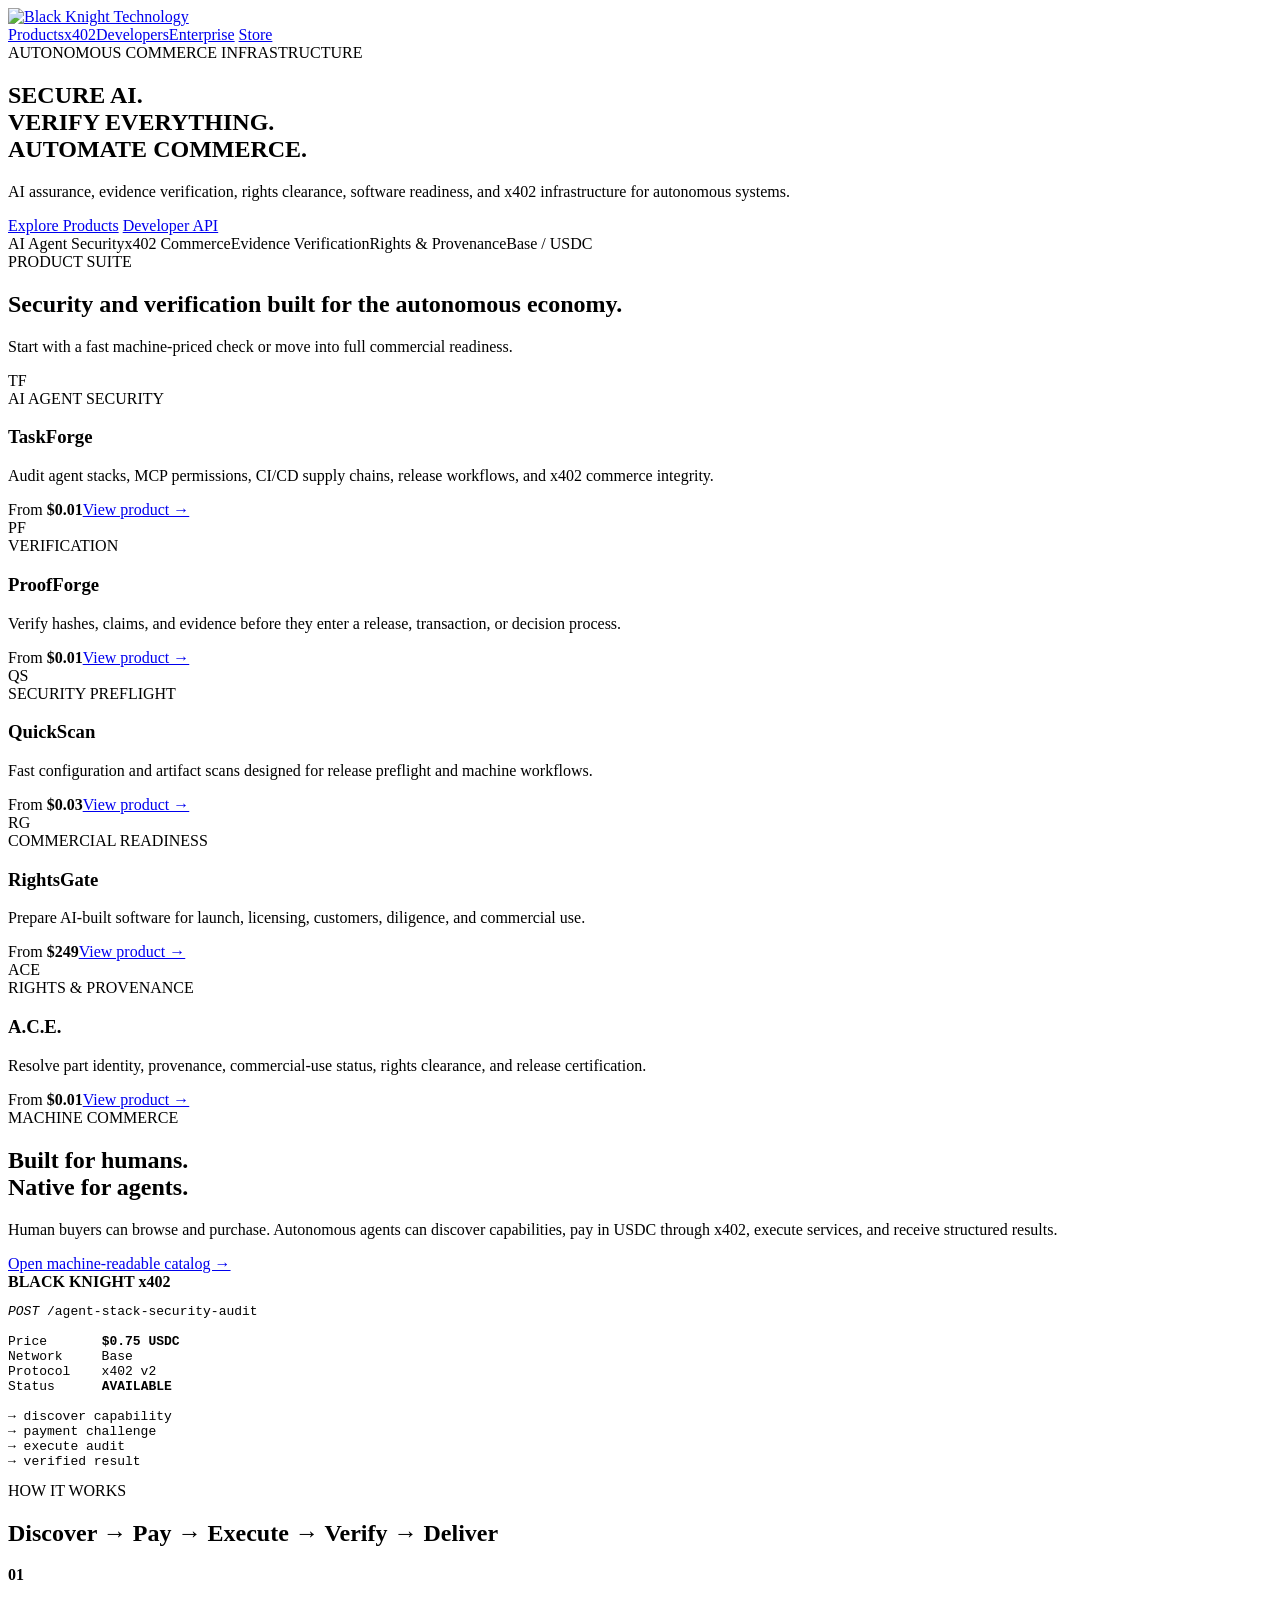
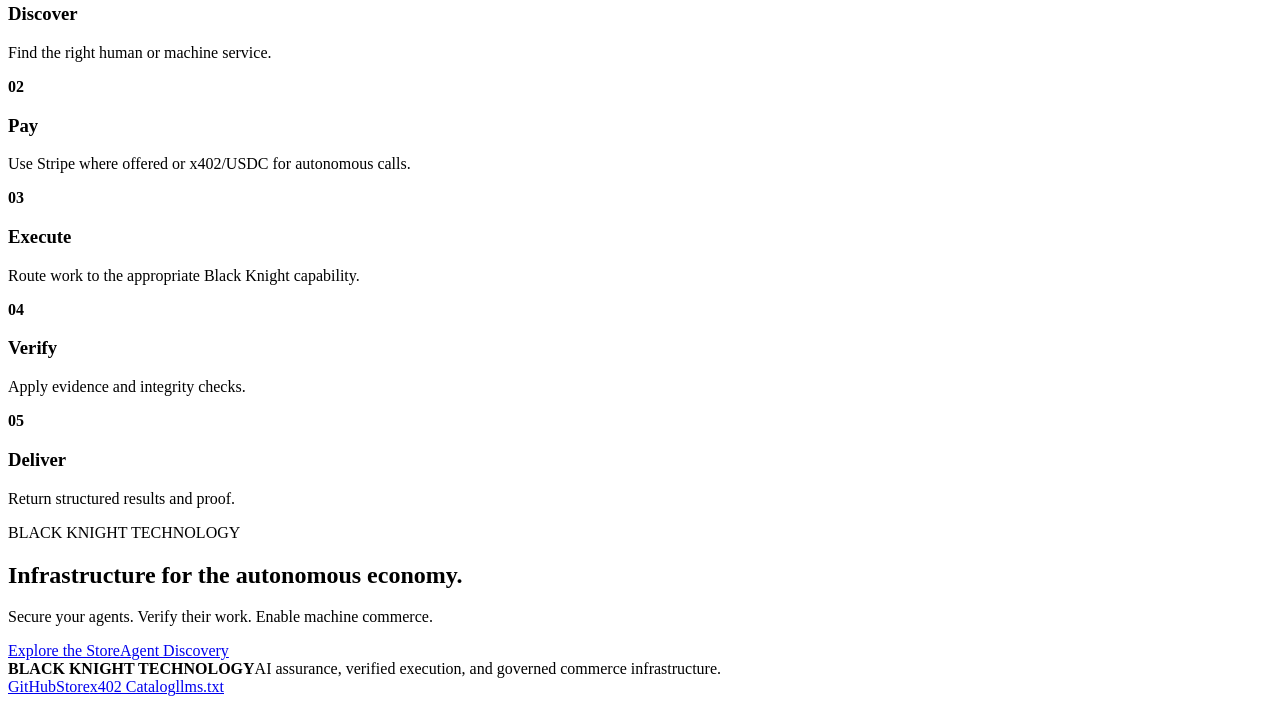
==== website/index.html @ 1ebf5e48 "Build Black Knight Technology website homepage" ====
<!doctype html>
<html lang="en">
<head>
  <meta charset="utf-8" />
  <meta name="viewport" content="width=device-width,initial-scale=1" />
  <title>Black Knight Technology | Secure AI. Verify Everything.</title>
  <meta name="description" content="Black Knight Technology provides AI agent security, evidence verification, rights clearance, software readiness, and x402 commerce infrastructure." />
  <link rel="canonical" href="https://blackknighttechnologys.com/" />
  <meta property="og:title" content="Black Knight Technology" />
  <meta property="og:description" content="Secure AI. Verify Everything. Automate Commerce." />
  <meta property="og:type" content="website" />
  <meta property="og:url" content="https://blackknighttechnologys.com/" />
  <link rel="stylesheet" href="/styles.css" />
</head>
<body>
  <div class="noise"></div>
  <header class="site-header">
    <a class="brand" href="#top" aria-label="Black Knight Technology home">
      <img src="https://raw.githubusercontent.com/kingdt1991-netizen/VICKI26/main/assets/black-knight-technology-banner.svg" alt="Black Knight Technology" />
    </a>
    <nav>
      <a href="#products">Products</a><a href="#x402">x402</a><a href="#developers">Developers</a><a href="#enterprise">Enterprise</a>
      <a class="nav-cta" href="https://github.com/kingdt1991-netizen/VICKI26/blob/main/STORE.md">Store</a>
    </nav>
  </header>

  <main id="top">
    <section class="hero">
      <div class="hero-grid"></div>
      <div class="orb orb-one"></div><div class="orb orb-two"></div>
      <div class="hero-copy">
        <div class="eyebrow">AUTONOMOUS COMMERCE INFRASTRUCTURE</div>
        <h1>SECURE AI.<br><span>VERIFY EVERYTHING.</span><br>AUTOMATE COMMERCE.</h1>
        <p>AI assurance, evidence verification, rights clearance, software readiness, and x402 infrastructure for autonomous systems.</p>
        <div class="hero-actions">
          <a class="btn primary" href="#products">Explore Products</a>
          <a class="btn secondary" href="#developers">Developer API</a>
        </div>
        <div class="trust-row"><span>AI Agent Security</span><span>x402 Commerce</span><span>Evidence Verification</span><span>Rights & Provenance</span><span>Base / USDC</span></div>
      </div>
      <div class="hero-visual" aria-hidden="true">
        <div class="knight-mark"><div class="helm"></div><div class="visor"></div><div class="shoulder"></div></div>
        <div class="network-globe"><div class="globe-ring r1"></div><div class="globe-ring r2"></div><div class="globe-ring r3"></div><span class="node n1"></span><span class="node n2"></span><span class="node n3"></span><span class="node n4"></span></div>
      </div>
    </section>

    <section class="section" id="products">
      <div class="section-head"><div><span class="eyebrow">PRODUCT SUITE</span><h2>Security and verification built for the autonomous economy.</h2></div><p>Start with a fast machine-priced check or move into full commercial readiness.</p></div>
      <div class="product-grid">
        <article class="product-card featured"><div class="card-icon">TF</div><div><span class="tag">AI AGENT SECURITY</span><h3>TaskForge</h3><p>Audit agent stacks, MCP permissions, CI/CD supply chains, release workflows, and x402 commerce integrity.</p></div><footer><span>From <strong>$0.01</strong></span><a href="https://github.com/kingdt1991-netizen/VICKI26/blob/main/products/taskforge.md">View product →</a></footer></article>
        <article class="product-card"><div class="card-icon">PF</div><div><span class="tag">VERIFICATION</span><h3>ProofForge</h3><p>Verify hashes, claims, and evidence before they enter a release, transaction, or decision process.</p></div><footer><span>From <strong>$0.01</strong></span><a href="https://github.com/kingdt1991-netizen/VICKI26/blob/main/products/proofforge.md">View product →</a></footer></article>
        <article class="product-card"><div class="card-icon">QS</div><div><span class="tag">SECURITY PREFLIGHT</span><h3>QuickScan</h3><p>Fast configuration and artifact scans designed for release preflight and machine workflows.</p></div><footer><span>From <strong>$0.03</strong></span><a href="https://github.com/kingdt1991-netizen/VICKI26/blob/main/products/quickscan.md">View product →</a></footer></article>
        <article class="product-card"><div class="card-icon">RG</div><div><span class="tag">COMMERCIAL READINESS</span><h3>RightsGate</h3><p>Prepare AI-built software for launch, licensing, customers, diligence, and commercial use.</p></div><footer><span>From <strong>$249</strong></span><a href="https://github.com/kingdt1991-netizen/VICKI26/blob/main/products/rightsgate.md">View product →</a></footer></article>
        <article class="product-card"><div class="card-icon">ACE</div><div><span class="tag">RIGHTS & PROVENANCE</span><h3>A.C.E.</h3><p>Resolve part identity, provenance, commercial-use status, rights clearance, and release certification.</p></div><footer><span>From <strong>$0.01</strong></span><a href="https://github.com/kingdt1991-netizen/VICKI26/blob/main/products/ace.md">View product →</a></footer></article>
      </div>
    </section>

    <section class="machine-section" id="x402">
      <div class="machine-copy"><span class="eyebrow">MACHINE COMMERCE</span><h2>Built for humans.<br><span>Native for agents.</span></h2><p>Human buyers can browse and purchase. Autonomous agents can discover capabilities, pay in USDC through x402, execute services, and receive structured results.</p><a class="text-link" href="https://raw.githubusercontent.com/kingdt1991-netizen/VICKI26/main/x402-catalog.json">Open machine-readable catalog →</a></div>
      <div class="terminal"><div class="term-bar"><span></span><span></span><span></span><b>BLACK KNIGHT x402</b></div><pre><code><i>POST</i> /agent-stack-security-audit

Price       <b>$0.75 USDC</b>
Network     Base
Protocol    x402 v2
Status      <strong>AVAILABLE</strong>

<span>→ discover capability
→ payment challenge
→ execute audit
→ verified result</span></code></pre></div>
    </section>

    <section class="section steps" id="developers"><span class="eyebrow">HOW IT WORKS</span><h2>Discover → Pay → Execute → Verify → Deliver</h2><div class="step-grid"><div><b>01</b><h3>Discover</h3><p>Find the right human or machine service.</p></div><div><b>02</b><h3>Pay</h3><p>Use Stripe where offered or x402/USDC for autonomous calls.</p></div><div><b>03</b><h3>Execute</h3><p>Route work to the appropriate Black Knight capability.</p></div><div><b>04</b><h3>Verify</h3><p>Apply evidence and integrity checks.</p></div><div><b>05</b><h3>Deliver</h3><p>Return structured results and proof.</p></div></div></section>

    <section class="final-cta" id="enterprise"><span class="eyebrow">BLACK KNIGHT TECHNOLOGY</span><h2>Infrastructure for the autonomous economy.</h2><p>Secure your agents. Verify their work. Enable machine commerce.</p><div><a class="btn primary" href="https://github.com/kingdt1991-netizen/VICKI26/blob/main/STORE.md">Explore the Store</a><a class="btn secondary" href="https://github.com/kingdt1991-netizen/VICKI26/blob/main/llms.txt">Agent Discovery</a></div></section>
  </main>

  <footer class="site-footer"><div><strong>BLACK KNIGHT TECHNOLOGY</strong><span>AI assurance, verified execution, and governed commerce infrastructure.</span></div><div><a href="https://github.com/kingdt1991-netizen/VICKI26">GitHub</a><a href="https://github.com/kingdt1991-netizen/VICKI26/blob/main/STORE.md">Store</a><a href="https://raw.githubusercontent.com/kingdt1991-netizen/VICKI26/main/x402-catalog.json">x402 Catalog</a><a href="https://github.com/kingdt1991-netizen/VICKI26/blob/main/llms.txt">llms.txt</a></div></footer>
</body>
</html>
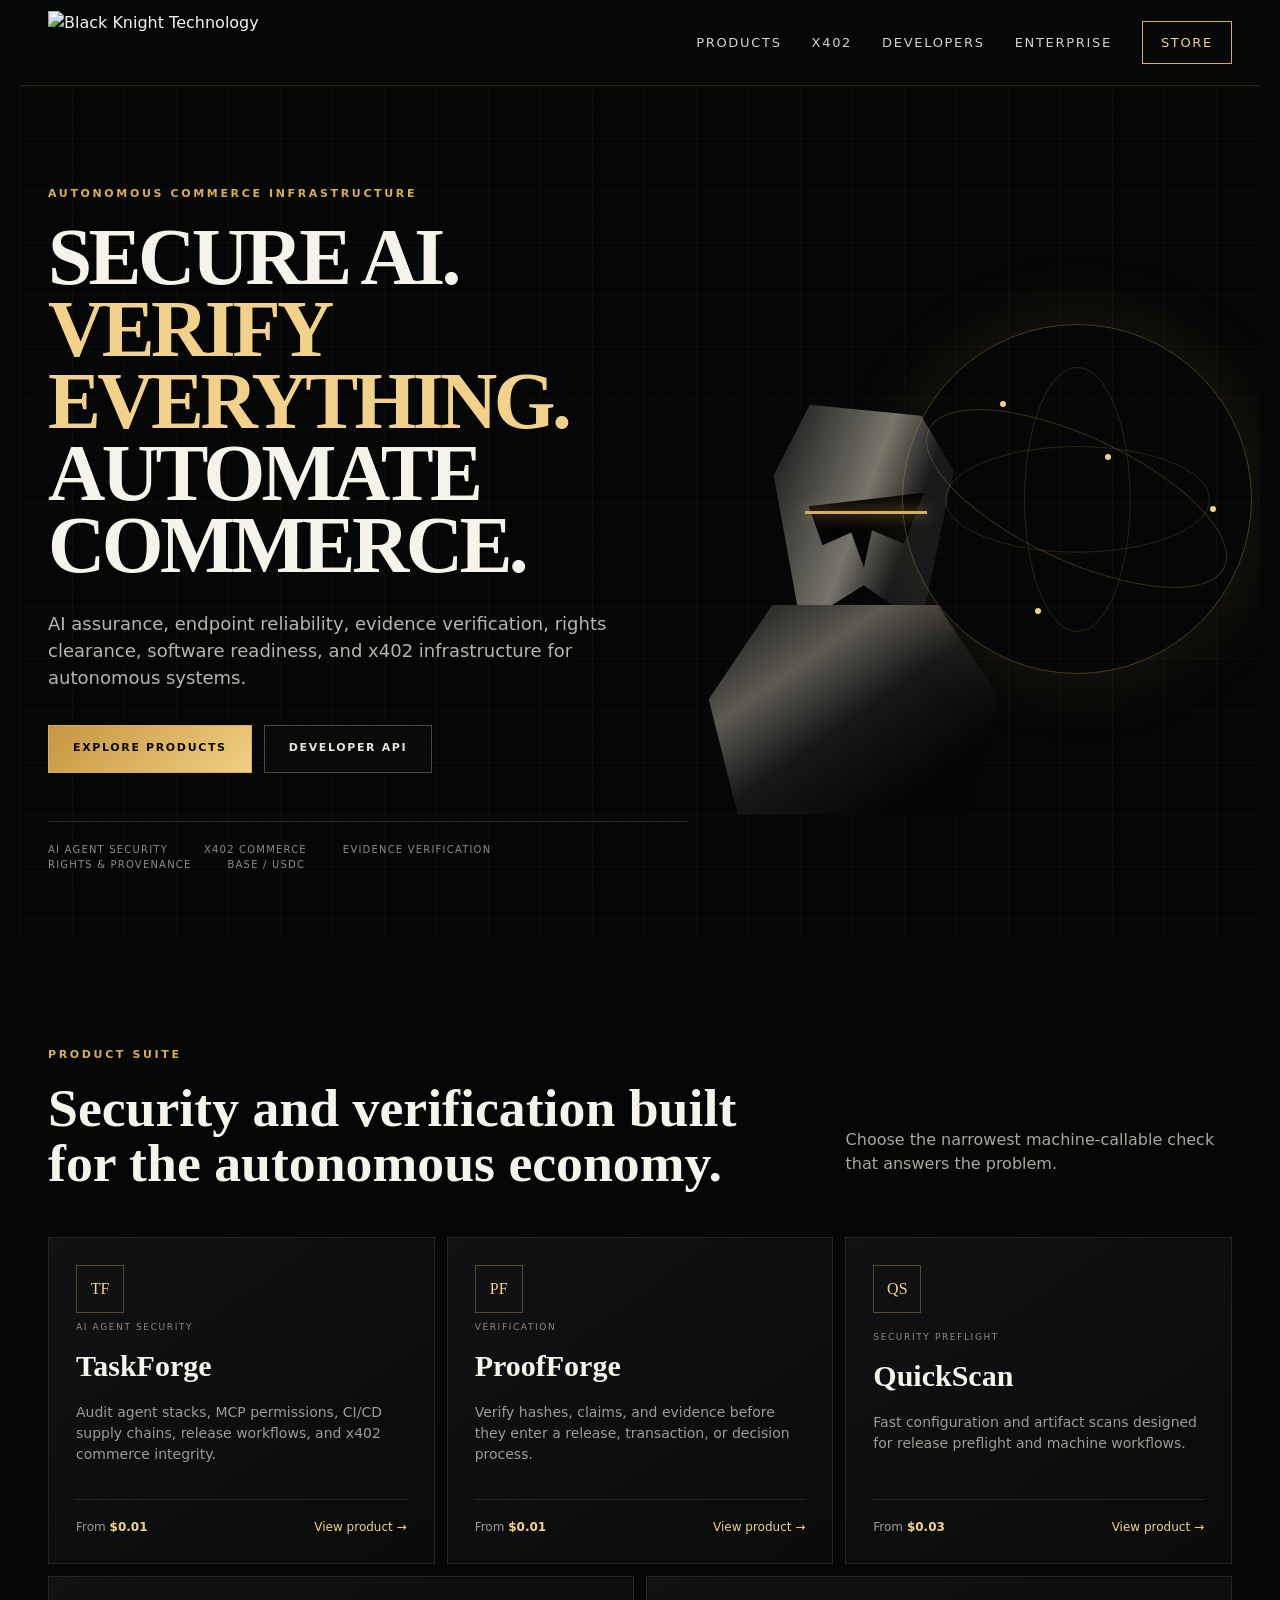
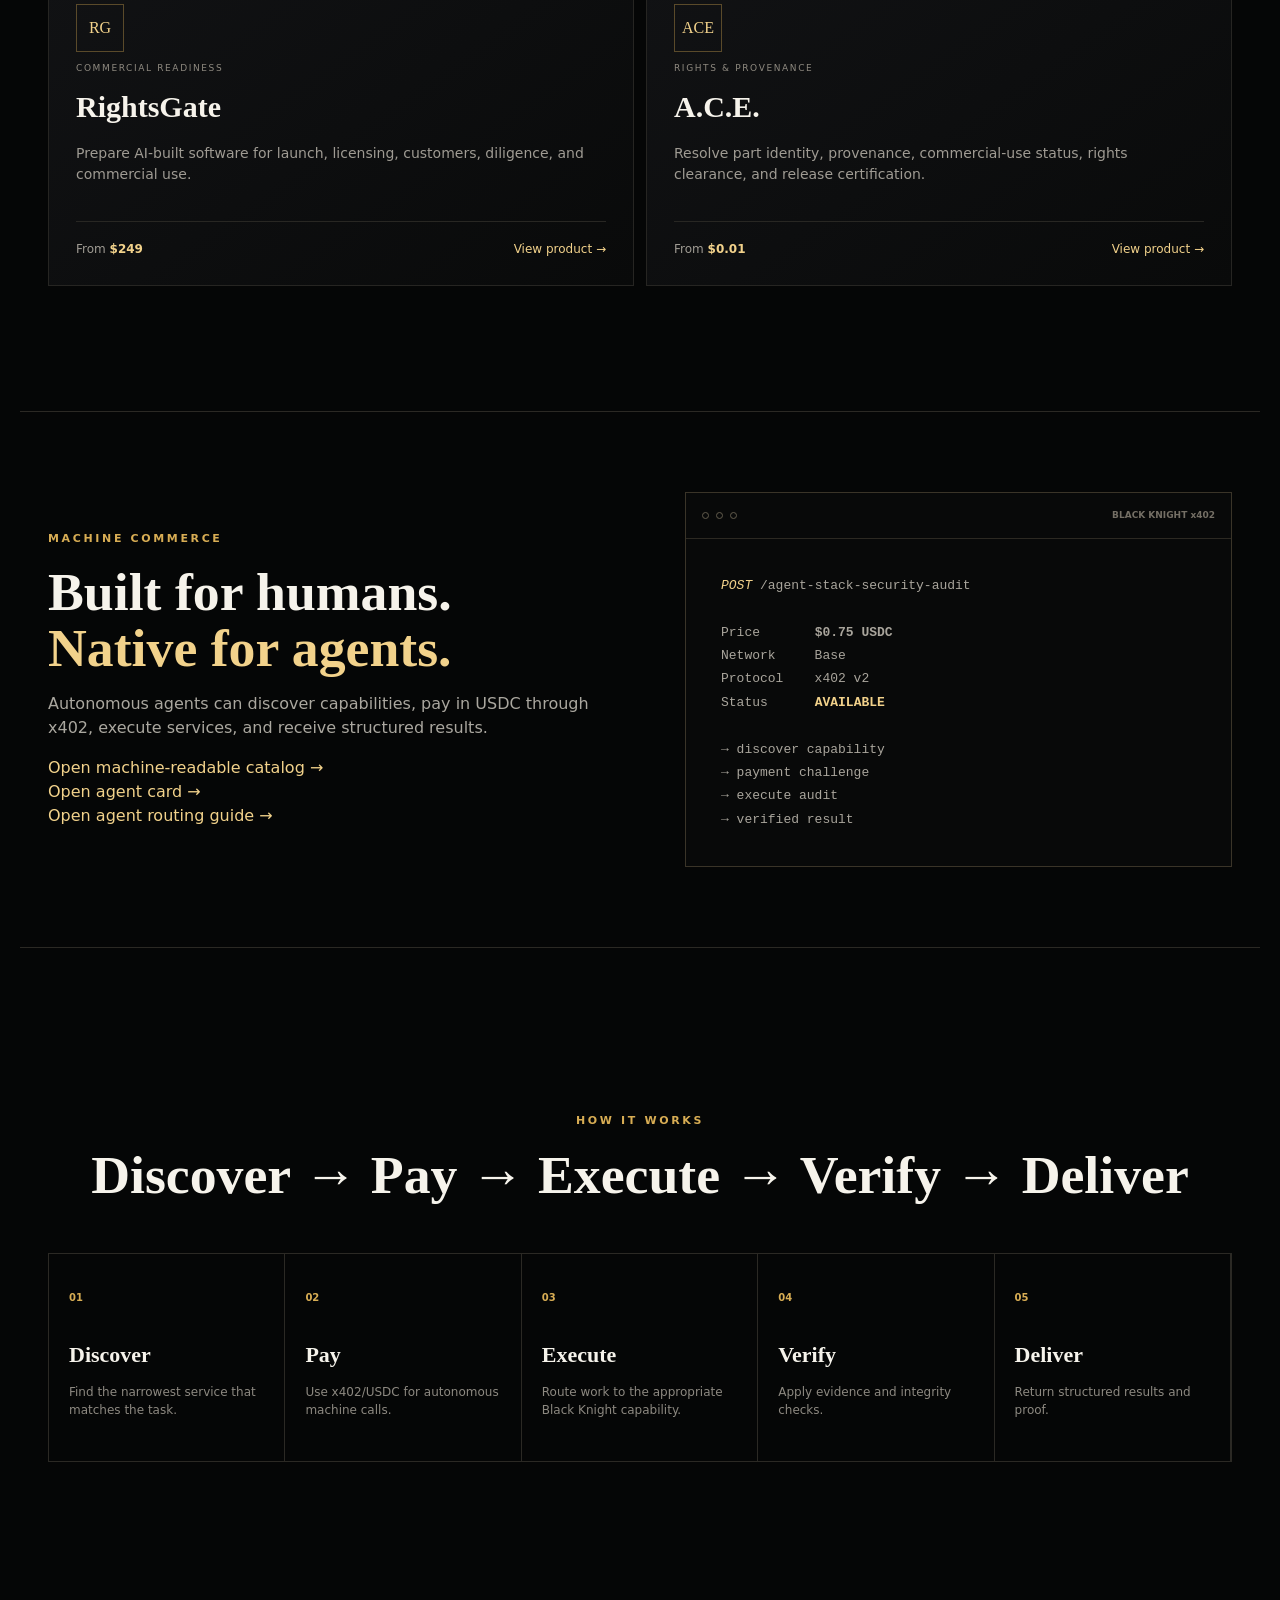
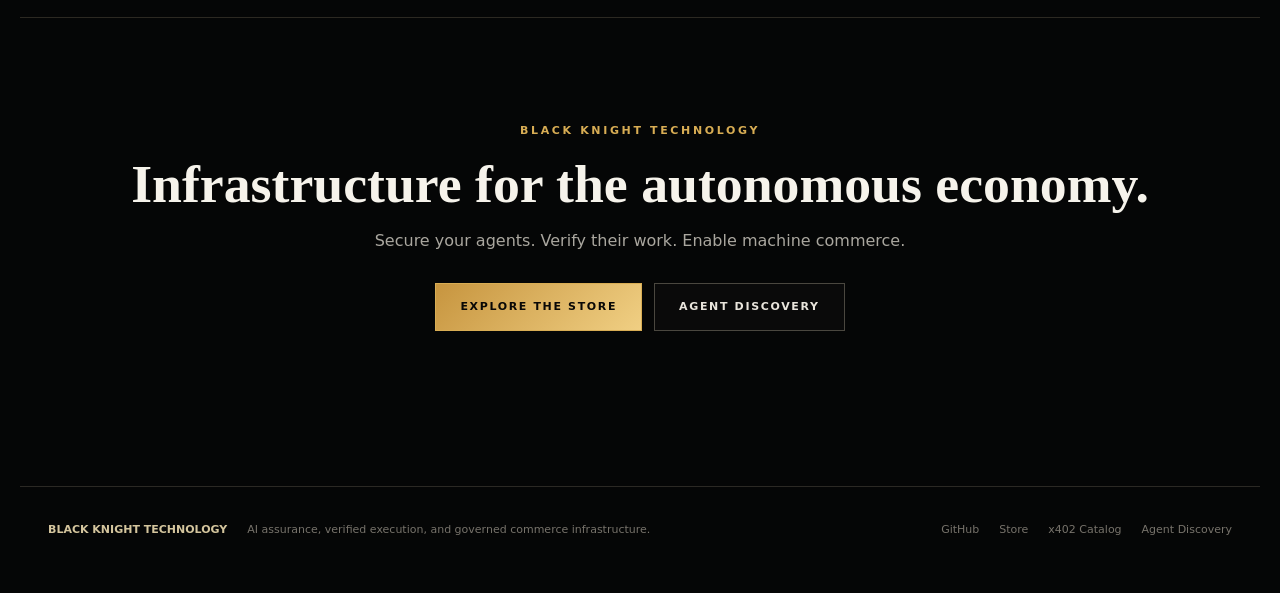
==== commit ed8d04e3: "Improve machine discovery and agent routing links" ====
--- a/website/index.html
+++ b/website/index.html
@@ -4,8 +4,11 @@
   <meta charset="utf-8" />
   <meta name="viewport" content="width=device-width,initial-scale=1" />
   <title>Black Knight Technology | Secure AI. Verify Everything.</title>
-  <meta name="description" content="Black Knight Technology provides AI agent security, evidence verification, rights clearance, software readiness, and x402 commerce infrastructure." />
+  <meta name="description" content="Black Knight Technology provides AI agent security, endpoint reliability, evidence verification, rights clearance, software readiness, and x402 commerce infrastructure for autonomous systems." />
   <link rel="canonical" href="https://blackknighttechnologys.com/" />
+  <link rel="alternate" type="application/json" title="Black Knight Agent Card" href="/.well-known/agent-card.json" />
+  <link rel="alternate" type="text/markdown" title="Black Knight Agent Routing Guide" href="/ai-agent-discovery.md" />
+  <link rel="alternate" type="application/json" title="Black Knight x402 Manifest" href="/.well-known/x402" />
   <meta property="og:title" content="Black Knight Technology" />
   <meta property="og:description" content="Secure AI. Verify Everything. Automate Commerce." />
   <meta property="og:type" content="website" />
@@ -23,29 +26,20 @@
       <a class="nav-cta" href="https://github.com/kingdt1991-netizen/VICKI26/blob/main/STORE.md">Store</a>
     </nav>
   </header>
-
   <main id="top">
     <section class="hero">
-      <div class="hero-grid"></div>
-      <div class="orb orb-one"></div><div class="orb orb-two"></div>
+      <div class="hero-grid"></div><div class="orb orb-one"></div><div class="orb orb-two"></div>
       <div class="hero-copy">
         <div class="eyebrow">AUTONOMOUS COMMERCE INFRASTRUCTURE</div>
         <h1>SECURE AI.<br><span>VERIFY EVERYTHING.</span><br>AUTOMATE COMMERCE.</h1>
-        <p>AI assurance, evidence verification, rights clearance, software readiness, and x402 infrastructure for autonomous systems.</p>
-        <div class="hero-actions">
-          <a class="btn primary" href="#products">Explore Products</a>
-          <a class="btn secondary" href="#developers">Developer API</a>
-        </div>
+        <p>AI assurance, endpoint reliability, evidence verification, rights clearance, software readiness, and x402 infrastructure for autonomous systems.</p>
+        <div class="hero-actions"><a class="btn primary" href="#products">Explore Products</a><a class="btn secondary" href="#developers">Developer API</a></div>
         <div class="trust-row"><span>AI Agent Security</span><span>x402 Commerce</span><span>Evidence Verification</span><span>Rights & Provenance</span><span>Base / USDC</span></div>
       </div>
-      <div class="hero-visual" aria-hidden="true">
-        <div class="knight-mark"><div class="helm"></div><div class="visor"></div><div class="shoulder"></div></div>
-        <div class="network-globe"><div class="globe-ring r1"></div><div class="globe-ring r2"></div><div class="globe-ring r3"></div><span class="node n1"></span><span class="node n2"></span><span class="node n3"></span><span class="node n4"></span></div>
-      </div>
+      <div class="hero-visual" aria-hidden="true"><div class="knight-mark"><div class="helm"></div><div class="visor"></div><div class="shoulder"></div></div><div class="network-globe"><div class="globe-ring r1"></div><div class="globe-ring r2"></div><div class="globe-ring r3"></div><span class="node n1"></span><span class="node n2"></span><span class="node n3"></span><span class="node n4"></span></div></div>
     </section>
-
     <section class="section" id="products">
-      <div class="section-head"><div><span class="eyebrow">PRODUCT SUITE</span><h2>Security and verification built for the autonomous economy.</h2></div><p>Start with a fast machine-priced check or move into full commercial readiness.</p></div>
+      <div class="section-head"><div><span class="eyebrow">PRODUCT SUITE</span><h2>Security and verification built for the autonomous economy.</h2></div><p>Choose the narrowest machine-callable check that answers the problem.</p></div>
       <div class="product-grid">
         <article class="product-card featured"><div class="card-icon">TF</div><div><span class="tag">AI AGENT SECURITY</span><h3>TaskForge</h3><p>Audit agent stacks, MCP permissions, CI/CD supply chains, release workflows, and x402 commerce integrity.</p></div><footer><span>From <strong>$0.01</strong></span><a href="https://github.com/kingdt1991-netizen/VICKI26/blob/main/products/taskforge.md">View product →</a></footer></article>
         <article class="product-card"><div class="card-icon">PF</div><div><span class="tag">VERIFICATION</span><h3>ProofForge</h3><p>Verify hashes, claims, and evidence before they enter a release, transaction, or decision process.</p></div><footer><span>From <strong>$0.01</strong></span><a href="https://github.com/kingdt1991-netizen/VICKI26/blob/main/products/proofforge.md">View product →</a></footer></article>
@@ -54,9 +48,8 @@
         <article class="product-card"><div class="card-icon">ACE</div><div><span class="tag">RIGHTS & PROVENANCE</span><h3>A.C.E.</h3><p>Resolve part identity, provenance, commercial-use status, rights clearance, and release certification.</p></div><footer><span>From <strong>$0.01</strong></span><a href="https://github.com/kingdt1991-netizen/VICKI26/blob/main/products/ace.md">View product →</a></footer></article>
       </div>
     </section>
-
     <section class="machine-section" id="x402">
-      <div class="machine-copy"><span class="eyebrow">MACHINE COMMERCE</span><h2>Built for humans.<br><span>Native for agents.</span></h2><p>Human buyers can browse and purchase. Autonomous agents can discover capabilities, pay in USDC through x402, execute services, and receive structured results.</p><a class="text-link" href="https://raw.githubusercontent.com/kingdt1991-netizen/VICKI26/main/x402-catalog.json">Open machine-readable catalog →</a></div>
+      <div class="machine-copy"><span class="eyebrow">MACHINE COMMERCE</span><h2>Built for humans.<br><span>Native for agents.</span></h2><p>Autonomous agents can discover capabilities, pay in USDC through x402, execute services, and receive structured results.</p><a class="text-link" href="https://raw.githubusercontent.com/kingdt1991-netizen/VICKI26/main/x402-catalog.json">Open machine-readable catalog →</a><br><a class="text-link" href="/.well-known/agent-card.json">Open agent card →</a><br><a class="text-link" href="/ai-agent-discovery.md">Open agent routing guide →</a></div>
       <div class="terminal"><div class="term-bar"><span></span><span></span><span></span><b>BLACK KNIGHT x402</b></div><pre><code><i>POST</i> /agent-stack-security-audit
 
 Price       <b>$0.75 USDC</b>
@@ -69,12 +62,9 @@
 → execute audit
 → verified result</span></code></pre></div>
     </section>
-
-    <section class="section steps" id="developers"><span class="eyebrow">HOW IT WORKS</span><h2>Discover → Pay → Execute → Verify → Deliver</h2><div class="step-grid"><div><b>01</b><h3>Discover</h3><p>Find the right human or machine service.</p></div><div><b>02</b><h3>Pay</h3><p>Use Stripe where offered or x402/USDC for autonomous calls.</p></div><div><b>03</b><h3>Execute</h3><p>Route work to the appropriate Black Knight capability.</p></div><div><b>04</b><h3>Verify</h3><p>Apply evidence and integrity checks.</p></div><div><b>05</b><h3>Deliver</h3><p>Return structured results and proof.</p></div></div></section>
-
-    <section class="final-cta" id="enterprise"><span class="eyebrow">BLACK KNIGHT TECHNOLOGY</span><h2>Infrastructure for the autonomous economy.</h2><p>Secure your agents. Verify their work. Enable machine commerce.</p><div><a class="btn primary" href="https://github.com/kingdt1991-netizen/VICKI26/blob/main/STORE.md">Explore the Store</a><a class="btn secondary" href="https://github.com/kingdt1991-netizen/VICKI26/blob/main/llms.txt">Agent Discovery</a></div></section>
+    <section class="section steps" id="developers"><span class="eyebrow">HOW IT WORKS</span><h2>Discover → Pay → Execute → Verify → Deliver</h2><div class="step-grid"><div><b>01</b><h3>Discover</h3><p>Find the narrowest service that matches the task.</p></div><div><b>02</b><h3>Pay</h3><p>Use x402/USDC for autonomous machine calls.</p></div><div><b>03</b><h3>Execute</h3><p>Route work to the appropriate Black Knight capability.</p></div><div><b>04</b><h3>Verify</h3><p>Apply evidence and integrity checks.</p></div><div><b>05</b><h3>Deliver</h3><p>Return structured results and proof.</p></div></div></section>
+    <section class="final-cta" id="enterprise"><span class="eyebrow">BLACK KNIGHT TECHNOLOGY</span><h2>Infrastructure for the autonomous economy.</h2><p>Secure your agents. Verify their work. Enable machine commerce.</p><div><a class="btn primary" href="https://github.com/kingdt1991-netizen/VICKI26/blob/main/STORE.md">Explore the Store</a><a class="btn secondary" href="/ai-agent-discovery.md">Agent Discovery</a></div></section>
   </main>
-
-  <footer class="site-footer"><div><strong>BLACK KNIGHT TECHNOLOGY</strong><span>AI assurance, verified execution, and governed commerce infrastructure.</span></div><div><a href="https://github.com/kingdt1991-netizen/VICKI26">GitHub</a><a href="https://github.com/kingdt1991-netizen/VICKI26/blob/main/STORE.md">Store</a><a href="https://raw.githubusercontent.com/kingdt1991-netizen/VICKI26/main/x402-catalog.json">x402 Catalog</a><a href="https://github.com/kingdt1991-netizen/VICKI26/blob/main/llms.txt">llms.txt</a></div></footer>
+  <footer class="site-footer"><div><strong>BLACK KNIGHT TECHNOLOGY</strong><span>AI assurance, verified execution, and governed commerce infrastructure.</span></div><div><a href="https://github.com/kingdt1991-netizen/VICKI26">GitHub</a><a href="https://github.com/kingdt1991-netizen/VICKI26/blob/main/STORE.md">Store</a><a href="https://raw.githubusercontent.com/kingdt1991-netizen/VICKI26/main/x402-catalog.json">x402 Catalog</a><a href="/ai-agent-discovery.md">Agent Discovery</a></div></footer>
 </body>
-</html>+</html>
--- a/styles.css
+++ b/styles.css
@@ -0,0 +1 @@
+:root{--bg:#050606;--panel:#0b0c0d;--gold:#d8ad54;--gold2:#f2d28b;--text:#f6f3eb;--muted:#aaa79f;--line:#2b2924;--max:1240px}*{box-sizing:border-box}html{scroll-behavior:smooth}body{margin:0;background:var(--bg);color:var(--text);font-family:Inter,ui-sans-serif,system-ui,-apple-system,BlinkMacSystemFont,"Segoe UI",sans-serif;line-height:1.5}a{color:inherit;text-decoration:none}.noise{position:fixed;inset:0;pointer-events:none;opacity:.025;z-index:20;background-image:radial-gradient(#fff 0.5px,transparent .5px);background-size:5px 5px}.site-header{height:86px;display:flex;align-items:center;justify-content:space-between;max-width:var(--max);margin:auto;padding:0 28px;border-bottom:1px solid rgba(216,173,84,.18)}.brand{width:230px;height:64px;display:flex;align-items:center}.brand img{width:100%;height:100%;object-fit:contain}.site-header nav{display:flex;align-items:center;gap:30px;font-size:13px;text-transform:uppercase;letter-spacing:.13em}.site-header nav a{color:#d7d3ca}.nav-cta{border:1px solid var(--gold);padding:11px 18px!important;color:var(--gold2)!important}.hero{position:relative;min-height:720px;max-width:var(--max);margin:auto;padding:100px 28px 70px;overflow:hidden;display:grid;grid-template-columns:1.08fr .92fr;align-items:center}.hero-grid{position:absolute;inset:0;background-image:linear-gradient(rgba(216,173,84,.035) 1px,transparent 1px),linear-gradient(90deg,rgba(216,173,84,.035) 1px,transparent 1px);background-size:52px 52px}.hero-copy{position:relative;z-index:2;max-width:730px}.eyebrow{display:block;color:var(--gold);font-size:11px;font-weight:800;letter-spacing:.24em;margin-bottom:18px}.hero h1{font-family:Georgia,"Times New Roman",serif;font-size:clamp(52px,6.2vw,91px);line-height:.91;letter-spacing:-.045em;margin:0 0 28px}.hero h1 span,.machine-copy h2 span{color:var(--gold2)}.hero-copy>p{font-size:18px;max-width:650px;color:#b9b5ad}.hero-actions{display:flex;gap:12px;margin:34px 0}.btn{display:inline-flex;justify-content:center;align-items:center;min-height:48px;padding:0 24px;text-transform:uppercase;font-size:11px;font-weight:850;letter-spacing:.15em;border:1px solid #4a473f}.primary{background:linear-gradient(135deg,#c7953f,#f0cf83);color:#090806;border-color:var(--gold)}.secondary{background:#0a0a0a;color:#e9e5dc}.trust-row{display:flex;flex-wrap:wrap;border-top:1px solid var(--line);margin-top:48px;padding-top:20px}.trust-row span{font-size:10px;color:#8f8b83;text-transform:uppercase;letter-spacing:.12em;padding-right:18px;margin-right:18px}.hero-visual{position:relative;height:520px}.knight-mark{position:absolute;left:3%;bottom:-5%;width:300px;height:430px}.helm{position:absolute;width:180px;height:220px;left:70px;top:20px;background:linear-gradient(110deg,#121315,#77756b 48%,#18191b 70%);clip-path:polygon(20% 0,82% 5%,100% 30%,82% 100%,50% 82%,15% 100%,0 32%)}.helm:after{content:"";position:absolute;left:35px;right:30px;top:88px;height:75px;background:#030303;clip-path:polygon(0 18%,100% 0,83% 68%,55% 50%,48% 100%,37% 53%,12% 70%)}.visor{position:absolute;z-index:2;left:101px;top:126px;width:122px;height:3px;background:var(--gold);box-shadow:0 0 15px var(--gold)}.shoulder{position:absolute;left:5px;bottom:0;width:290px;height:210px;background:linear-gradient(145deg,#111,#5d5a52 30%,#171719 52%,#050505 80%);clip-path:polygon(22% 0,79% 0,100% 44%,90% 100%,10% 100%,0 45%)}.network-globe{position:absolute;right:-20px;top:55px;width:350px;height:350px;border:1px solid rgba(216,173,84,.32);border-radius:50%;box-shadow:0 0 80px rgba(216,173,84,.12)}.globe-ring{position:absolute;inset:12%;border:1px solid rgba(216,173,84,.25);border-radius:50%}.r1{transform:scaleX(.4)}.r2{transform:scaleY(.4)}.r3{inset:32% 3%;transform:rotate(25deg)}.node{position:absolute;width:6px;height:6px;background:var(--gold2);border-radius:50%}.n1{top:22%;left:28%}.n2{top:52%;right:10%}.n3{bottom:17%;left:38%}.n4{top:37%;left:58%}.section{max-width:var(--max);margin:auto;padding:105px 28px}.section-head{display:grid;grid-template-columns:1.3fr .7fr;gap:80px;align-items:end;margin-bottom:45px}.section h2,.machine-section h2,.final-cta h2{font-family:Georgia,serif;font-size:clamp(38px,4.2vw,62px);line-height:1.03;margin:0}.section-head p,.machine-copy p,.final-cta p{color:var(--muted)}.product-grid{display:grid;grid-template-columns:repeat(6,1fr);gap:12px}.product-card{grid-column:span 2;min-height:310px;background:linear-gradient(145deg,#111214,#090a0a);border:1px solid #262522;padding:27px;display:flex;flex-direction:column;justify-content:space-between}.product-card:nth-child(4),.product-card:nth-child(5){grid-column:span 3}.card-icon{width:48px;height:48px;border:1px solid #5a4a2a;display:flex;align-items:center;justify-content:center;color:var(--gold2);font-family:Georgia,serif}.tag{color:#8f8a80;font-size:9px;letter-spacing:.18em}.product-card h3{font-family:Georgia,serif;font-size:30px;margin:6px 0 9px}.product-card p{color:#9f9b93;font-size:14px}.product-card footer{display:flex;justify-content:space-between;border-top:1px solid #282723;padding-top:18px;margin-top:20px;font-size:12px;color:#9f9b93}.product-card footer strong,.product-card footer a{color:var(--gold2)}.machine-section{max-width:var(--max);margin:20px auto 60px;padding:80px 28px;display:grid;grid-template-columns:1fr 1fr;gap:90px;align-items:center;border-top:1px solid var(--line);border-bottom:1px solid var(--line)}.text-link{color:var(--gold2)}.terminal{background:#080909;border:1px solid #3a3428}.term-bar{height:46px;border-bottom:1px solid #2c2922;display:flex;align-items:center;padding:0 16px;gap:7px}.term-bar span{width:7px;height:7px;border:1px solid #625c4d;border-radius:50%}.term-bar b{margin-left:auto;font-size:9px;color:#746f65}.terminal pre{margin:0;padding:35px;white-space:pre-wrap;color:#a9a59c;font:13px/1.8 ui-monospace,monospace}.terminal i,.terminal strong{color:var(--gold2)}.steps{text-align:center}.steps>h2{margin-bottom:50px}.step-grid{display:grid;grid-template-columns:repeat(5,1fr);border:1px solid var(--line)}.step-grid>div{padding:30px 20px;border-right:1px solid var(--line);text-align:left}.step-grid b{font-size:10px;color:var(--gold)}.step-grid h3{font-family:Georgia,serif;font-size:22px;margin:30px 0 8px}.step-grid p{font-size:12px;color:#8d8981}.final-cta{max-width:var(--max);margin:50px auto;padding:105px 28px;text-align:center;border-top:1px solid #2c2922}.final-cta div{display:flex;justify-content:center;gap:12px;margin-top:30px}.site-footer{max-width:var(--max);margin:auto;padding:35px 28px 55px;border-top:1px solid var(--line);display:flex;justify-content:space-between;gap:30px;color:#77736b;font-size:11px}.site-footer>div{display:flex;gap:20px;align-items:center}.site-footer strong{color:#d4c59d}@media(max-width:900px){.site-header{height:auto;padding:14px 20px}.brand{width:180px}.site-header nav a:not(.nav-cta){display:none}.hero{grid-template-columns:1fr;padding-top:70px;min-height:auto}.hero-visual{height:390px}.section-head,.machine-section{grid-template-columns:1fr;gap:35px}.product-card,.product-card:nth-child(4),.product-card:nth-child(5){grid-column:span 3}.step-grid{grid-template-columns:1fr}.site-footer,.site-footer>div{flex-direction:column;align-items:flex-start}}@media(max-width:580px){.hero,.section,.machine-section,.final-cta{padding-left:20px;padding-right:20px}.hero h1{font-size:44px}.hero-actions{flex-direction:column}.hero-visual{height:330px}.knight-mark{transform:scale(.72);transform-origin:left bottom}.network-globe{width:260px;height:260px;right:-70px}.product-grid{display:block}.product-card{margin-bottom:12px}.final-cta div{flex-direction:column}}
